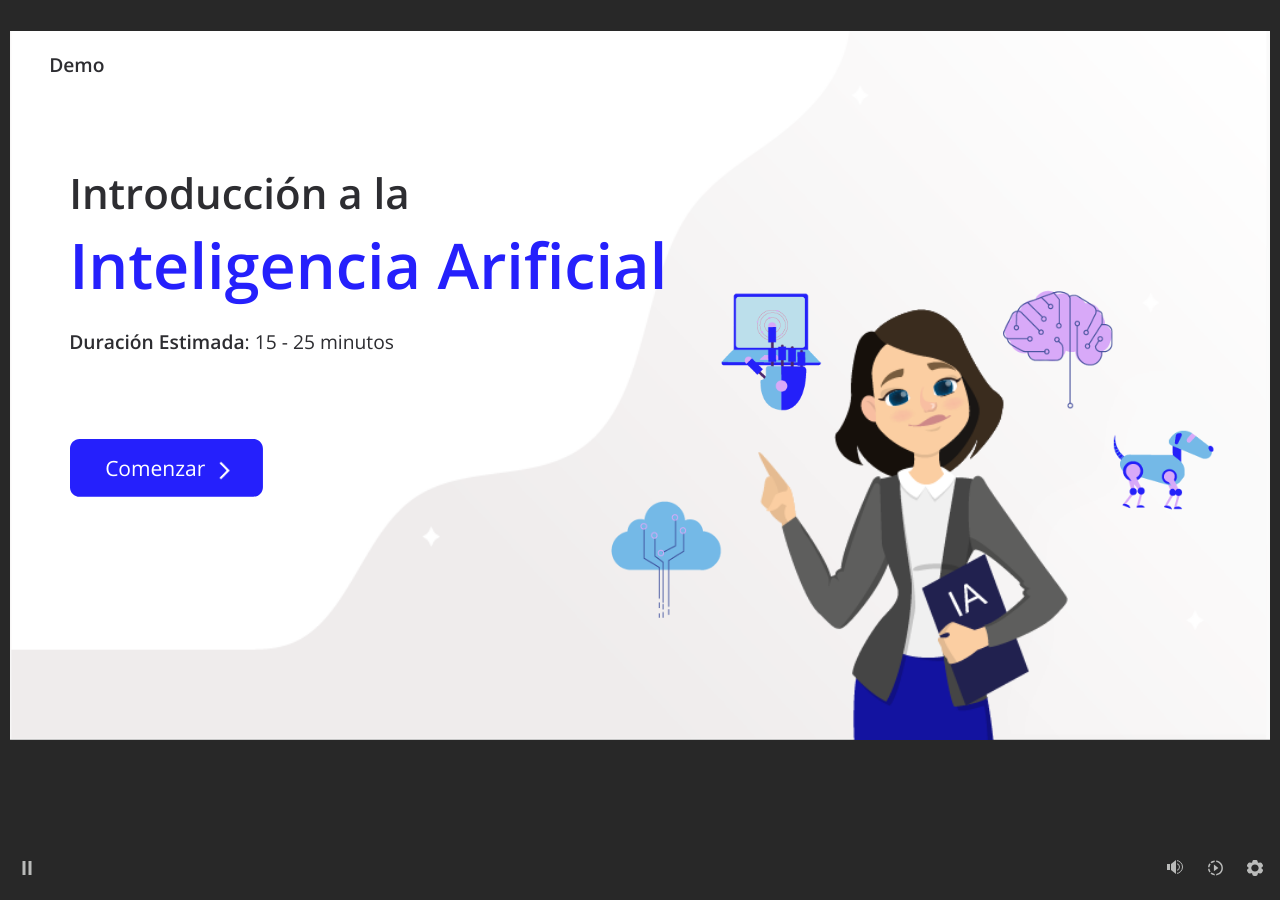
==== index.html @ fe6c1b5e "cursoArticulate" ====
﻿<!doctype html>
<html lang="es">
<head>
  <meta charset="utf-8">
  <!-- Creado con Storyline 360 x64 - http://www.articulate.com  -->
  <!-- version: 3.105.35604.0 -->
  <title>CURSO_IA_V7</title>
  <meta http-equiv="x-ua-compatible" content="IE=edge"/>
  <meta name="viewport" content="width=device-width,initial-scale=1,user-scalable=no,shrink-to-fit=no,minimal-ui"/>
  <meta name="apple-mobile-web-app-capable" content="yes"/>
  <style>
    html, body { height: 100%; padding: 0; margin: 0 }
    #app { height: 100%; width: 100%; }
  </style>

  <script>
    window.DS = {};
    window.globals = {
      DATA_PATH_BASE: '',
      HAS_FRAME: true,
      HAS_SLIDE: true,

      lmsPresent: false,
      tinCanPresent: false,
      cmi5Present: false,
      aoSupport: false,
      scale: 'Scaled',
      captureRc: false,
      browserSize: 'optimal',
      bgColor: '#282828',
      features: 'DropInBase,MultipleQuizTracking,PlayerSizeOption',
      themeName: 'unified',
      preloaderColor: '#FFFFFF',
      suppressAnalytics: false,
      productChannel: 'stable',
      publishSource: 'storyline',
      aid: 'auth0|59639fd7b87043458011cc50',
      cid: '9066ee2e-26bd-4bb0-97fb-0d1d25df8025',
      playerVersion: '3.105.35604.0',
      publishTimestamp: '2025-10-28T12:20:43.4550947Z',
      maxIosVideoElements: 10,
      connectionSettings: { message: 'Est%C3%A1s%20fuera%20de%20l%C3%ADnea.%20Tratando%20de%20reconectar...', useDarkTheme: false, mode: 'disabled' },
      hasFeature: function(feature) {
        return this.features.split(',').includes(feature);
      },
      
      parseParams: function(qs) {
        if (window.globals.parsedParams != null) {
          return window.globals.parsedParams;
        }
        qs = (qs || window.location.search.substr(1)).split('+').join(' ');
        var params = {},
            tokens,
            re = /[?&]?([^=]+)=([^&]*)/g;

        while (tokens = re.exec(qs)) {
          params[decodeURIComponent(tokens[1]).trim()] =
            decodeURIComponent(tokens[2]).trim();
        }
        window.globals.parsedParams = params;
        return params;
      }

    };

    if (window.flagsUnderTest != null) {
      window.globals.features = window.flagsUnderTest.reduce((accum, feature) => {
        if (!accum.includes(feature)) {
          accum.push(feature);
        }
        return accum;
      }, window.globals.features.split(',')).join();
    }
  </script>
  <script>
    var isIe11 = ('ActiveXObject' in window || window.MSBlobBuilder != null)
      && window.msCrypto != null && !window.ActiveXObject;
    if (isIe11) {
      window.globals.unsupportedBrowser = true;
      document.write(atob('[base64]'));
    }
  </script>

  <script>
    if (window.globals.hasFeature('Localization')) {
      
      
    }
  </script>

  
  
  <script>window.THREE = { };</script>
  
</head>
<body style="background: #282828" class="cs-HTML theme-unified">
  <!-- 360 -->
  <script>!function(){var e,i=/iPhone/i,o=/iPod/i,n=/iPad/i,t=/\biOS-universal(?:.+)Mac\b/i,r=/\bAndroid(?:.+)Mobile\b/i,a=/Android/i,d=/(?:SD4930UR|\bSilk(?:.+)Mobile\b)/i,p=/Silk/i,l=/Windows Phone/i,u=/\bWindows(?:.+)ARM\b/i,b=/BlackBerry/i,s=/BB10/i,c=/Opera Mini/i,f=/\b(CriOS|Chrome)(?:.+)Mobile/i,h=/Mobile(?:.+)Firefox\b/i,v=function(e){return void 0!==e&&"MacIntel"===e.platform&&"number"==typeof e.maxTouchPoints&&e.maxTouchPoints>1&&"undefined"==typeof MSStream};e=function(e){var m={userAgent:"",platform:"",maxTouchPoints:0};e||"undefined"==typeof navigator?"string"==typeof e?m.userAgent=e:e&&e.userAgent&&(m={userAgent:e.userAgent,platform:e.platform,maxTouchPoints:e.maxTouchPoints||0}):m={userAgent:navigator.userAgent,platform:navigator.platform,maxTouchPoints:navigator.maxTouchPoints||0};var g=m.userAgent,y=g.split("[FBAN");void 0!==y[1]&&(g=y[0]),void 0!==(y=g.split("Twitter"))[1]&&(g=y[0]);var A=function(e){return function(i){return i.test(e)}}(g),w={apple:{phone:A(i)&&!A(l),ipod:A(o),tablet:!A(i)&&(A(n)||v(m))&&!A(l),universal:A(t),device:(A(i)||A(o)||A(n)||A(t)||v(m))&&!A(l)},amazon:{phone:A(d),tablet:!A(d)&&A(p),device:A(d)||A(p)},android:{phone:!A(l)&&A(d)||!A(l)&&A(r),tablet:!A(l)&&!A(d)&&!A(r)&&(A(p)||A(a)),device:!A(l)&&(A(d)||A(p)||A(r)||A(a))||A(/\bokhttp\b/i)},windows:{phone:A(l),tablet:A(u),device:A(l)||A(u)},other:{blackberry:A(b),blackberry10:A(s),opera:A(c),firefox:A(h),chrome:A(f),device:A(b)||A(s)||A(c)||A(h)||A(f)},any:!1,phone:!1,tablet:!1};return w.any=w.apple.device||w.android.device||w.windows.device||w.other.device,w.phone=w.apple.phone||w.android.phone||w.windows.phone,w.tablet=w.apple.tablet||w.android.tablet||w.windows.tablet,w}(),"object"==typeof exports&&"undefined"!=typeof module?module.exports=e:"function"==typeof define&&define.amd?define((function(){return e})):this.isMobile=e}();
    window.isMobile.apple.tablet = window.isMobile.apple.tablet ||
      (navigator.platform === 'MacIntel' && navigator.maxTouchPoints > 1);
    window.isMobile.apple.device = window.isMobile.apple.device || window.isMobile.apple.tablet;
    window.isMobile.tablet = window.isMobile.tablet || window.isMobile.apple.tablet;
    window.isMobile.any = window.isMobile.any || window.isMobile.apple.tablet;
  </script>

  <div id="focus-sink" tabindex="-1"></div>

  <div id="preso"></div>
  <script>
    (function() {

      var classTypes = [ 'desktop', 'mobile', 'phone', 'tablet' ];

      var addDeviceClasses = function(prefix, testObj) {
        var curr, i;
        for (i = 0; i < classTypes.length; i++) {
          curr = classTypes[i];
          if (testObj[curr]) {
            document.body.classList.add(prefix + curr);
          }
        }
      };

      var params = window.globals.parseParams(),
          isDevicePreview = params.devicepreview === '1',
          isPhoneOverride = params.deviceType === 'phone' || (isDevicePreview && params.phone == '1'),
          isTabletOverride = (params.deviceType === 'tablet' || isDevicePreview) && !isPhoneOverride,
          isMobileOverride = isPhoneOverride || isTabletOverride;

      var deviceView = {
        desktop: !window.isMobile.any && !isMobileOverride,
        mobile: window.isMobile.any || isMobileOverride,
        phone: isPhoneOverride || (window.isMobile.phone && !isTabletOverride),
        tablet: isTabletOverride || window.isMobile.tablet
      };

      window.globals.deviceView = deviceView;
      window.isMobile.desktop = !window.isMobile.any;
      window.isMobile.mobile = window.isMobile.any;

      addDeviceClasses('view-', deviceView);

    })();
  </script>
  
  <script src='story_content/triggers.js' type=text/javascript></script>
<script src='story_content/user.js' type=text/javascript></script>
  <div class="slide-loader"></div>

  <script>
    var doc = document, loader = doc.body.querySelector('.slide-loader'); [ 1, 2, 3 ].forEach(function(n) { var d = doc.createElement('div'); d.style.backgroundColor = window.globals.preloaderColor; d.classList.add('mobile-loader-dot'); d.classList.add('dot' + n); loader.appendChild(d); });
  </script>

  <div class="mobile-load-title-overlay" style="display: none">
    <div class="mobile-load-title">CURSO_IA_V7</div>
  </div>

  <div class="mobile-chrome-warning"></div>

  
<style>
  .warn-connection-dialog {
    display: none;
    background: transparent;
    pointer-events: all;
    position: fixed;
    left: 0;
    top: 0;
    width: 100%;
    height: 100%;
    z-index: 999;
  }

  .warn-connection-content {
    pointer-events: all;
    border-radius: 4px;
    background: white;
    border: 1px solid #E7E7E7;
    color: #333333;
    box-shadow: 0 2px 4px rgba(0, 0, 0, 0.25);
    transition: all 150ms ease-out;
    position: absolute;
    white-space: nowrap;
  }

  .view-phone.is-landscape .warn-connection-content {
    left: 23px;
    bottom: 23px;
  }

  .view-tablet.is-landscape .warn-connection-content {
    left: 50%;
    top: 20px;
    transform: translateX(-50%);
  }

  .view-mobile.is-portrait .warn-connection-content {
    transform: translate(-50%, calc(-100% - 15px));
  }

  .warn-connection-content p {
    display: inline-block;
    margin: 0 8px 0 0;
    line-height: 33px;
    font-size: 11px;
  }

  .warn-connection-content svg {
    position: relative;
    vertical-align: middle;
    margin: 0 2px 2px 8px;
  }

  .view-desktop .warn-connection-content {
    left: 1.5em;
    bottom: 1.5em;
  }

  .view-desktop .warn-connection-content p {
    font-size: 1.1em;
  }

  .is-offline .warn-connection-dialog {
    display: block;
  }

  .is-offline .cs-panel * {
    pointer-events: none !important;
  }

  .is-offline .cs-panel {
    pointer-events: all !important;
  }

  .is-offline #nav-controls * {
    pointer-events: none !important;
  }

  .is-offline #nav-controls {
    pointer-events: all !important;
  }
</style>

<div class="warn-connection-dialog" role="alertdialog" aria-modal="true" tabindex="0" aria-labelledby="warn-connection-message">
  <div class="warn-connection-content">
    <svg width="17" height="15" viewBox="0 0 17 15" xmlns="http://www.w3.org/2000/svg">
      <path fill="#8F0000" stroke="white" d="M16.07,12.98 L15.88,12.23 L9.51,1.21 C8.97,0.26,7.6,0.26,7.06,1.21 L0.69,12.23 C0.15,13.16,0.81,14.36,1.91,14.36 H14.65 C15.47,14.36,16.05,13.7,16.07,12.98 Z"/>
      <path fill="white" stroke="white" d="M8.58,5.5 C8.35,5.28,8.5,5.35,8.21,5.32 C8.09,5.35,7.97,5.49,7.96,5.67 C7.97,5.79,7.98,5.92,7.98,6.04 L7.98,6.04 C7.99,6.17,8,6.31,8.01,6.43 L8.01,6.44 C8.03,6.92,8.06,7.41,8.09,7.9 L8.09,7.9 C8.12,8.39,8.14,8.88,8.17,9.37 C8.17,9.39,8.18,9.42,8.2,9.44 C8.23,9.46,8.25,9.47,8.28,9.47 C8.31,9.47,8.34,9.46,8.35,9.44 C8.37,9.43,8.38,9.4,8.39,9.35 L8.39,9.34 C8.39,9.24,8.4,9.15,8.4,9.05 L8.4,9.05 C8.41,8.96,8.41,8.86,8.42,8.75 C8.43,8.44,8.45,8.12,8.47,7.81 L8.47,7.81 C8.49,7.49,8.51,7.18,8.53,6.87 C8.55,6.46,8.56,6.05,8.59,5.64 L8.6,5.62 C8.6,5.57,8.59,5.53,8.58,5.5 L8.21,5.32 Z"/>
      <circle fill="white" stroke="white" cx="8.3" cy="11.35" r="0.3"/>
    </svg>
    <p id="warn-connection-message">You are offline. Trying to reconnect...</p>
  </div>
</div>

<script>
  (function() {
    window.DS.connection = {
      warningShown: false,
      assets: {},
      loadingAssetGroup: false,
      retryDelay: 500
    };

    var connectionSettings = window.globals.connectionSettings || {};

    var useConnectionMessages = window.AbortController != null &&
      window.location.protocol != 'file:' &&
      connectionSettings.mode === 'normal';

    window.DS.connection.useConnectionMessages = useConnectionMessages;

    var assetCount = 0;
    var checkLoadedId;


    if (useConnectionMessages && connectionSettings != null) {
      var contentEl = document.querySelector('.warn-connection-content');
      var messageEl = contentEl.querySelector('p');

      if (connectionSettings.useDarkTheme) {
        contentEl.style.borderColor = '#BABBBA';
        contentEl.style.backgroundColor = '#282828';
        contentEl.style.color = '#FFFFFF';
      }

      if (connectionSettings.message != null) {
        messageEl.textContent = window.decodeURIComponent(connectionSettings.message);
      }
    }

    function checkAssetsReady() {
      for (var i in DS.connection.assets) {
        if (!DS.connection.assets[i].success) {
          return false;
        }
      }
      return true;
    }

    function stopAssetGroup() {
      if (!useConnectionMessages) { return; }

      assetCount = 0;

      DS.connection.oldAssetGroup = DS.connection.assets;
      DS.connection.assets = {};
      DS.connection.loadingAssetGroup = false;
      clearInterval(checkLoadedId);
    }

    function startAssetGroup() {
      if (!useConnectionMessages) { return; }
      var ticks = 0;
      clearInterval(checkLoadedId);
      checkLoadedId = setInterval(function() {
        var loaded = 0;
        if (assetCount === 0 && loaded === 0) {
          clearInterval(checkLoadedId);
          return;
        }

        for (var i in DS.connection.assets) {
          if (DS.connection.assets[i].success) {
            loaded++;
          }
        }

        if (assetCount === loaded && checkAssetsReady()) {
          for (var i in DS.connection.assets) {
            if (DS.connection.assets[i].action) {
              DS.connection.assets[i].action();
            }
          }
          hideWarning();
          stopAssetGroup();
        }
      }, 100)
    }

    function requiredAsset(url, action, retry, type) {
      if (!useConnectionMessages) { return; }
      if (DS.connection.assets[url]) { return; }

      DS.connection.assets[url] = {
        success: false, action: action, retry: retry, type: type
      };
      assetCount = Object.keys(DS.connection.assets).length;
      if (!DS.connection.loadingAssetGroup) {
        startAssetGroup();
      }
      DS.connection.loadingAssetGroup = true;
    }

    function assetLoaded(url) {
      if (!useConnectionMessages) { return; }
      if (DS.connection.assets[url]) {
        DS.connection.assets[url].success = true;
      }
    }

    function assetFailed(url) {
      if (!useConnectionMessages) { return; }
      if (!DS.connection.assets[url]) {
        if (/\.js$/.test(url) && url.indexOf('transcripts') === -1) {
          setTimeout(function() {
            if (DS.connection.lastSlideLoaded != null) {
              DS.connection.lastSlideLoaded();
            }
          }, DS.connection.retryDelay);
        }
        return;
      }
      if (!DS.connection.warningShown) { showWarning(); }
      if (DS.connection.assets[url].retry) {
        setTimeout(function() {
          if (!DS.connection.assets[url].success) {
            DS.connection.assets[url].retry()
          }
        }, DS.connection.retryDelay);
      }
    }

    function hideWarning() {
      document.body.classList.remove('is-offline');
      DS.connection.warningShown = false;
      enableKeys();
    }
    DS.connection.hideWarning = hideWarning

    function showWarning(btn) {
      document.body.classList.add('is-offline')
      DS.connection.warningShown = true;
      updateWarningPosition();
      disableKeys();
    }

    function updateWarningPosition() {
      if (!DS.connection.warningShown) {
        return;
      }

      var isPortrait = document.body.classList.contains('is-portrait');
      var isMobile = document.body.classList.contains('view-mobile');
      var warningEl = document.querySelector('.warn-connection-content');

      if (isPortrait && isMobile) {
        var slide = document.querySelector('.primary-slide');
        var slideRect = slide != null
          ? slide.getBoundingClientRect()
          : { top: window.innerHeight, left: 0, width: window.innerWidth };

        warningEl.style.top = `${slideRect.top}px`
        warningEl.style.left = `${slideRect.left + slideRect.width / 2}px`
      } else {
        warningEl.style.top = null;
        warningEl.style.left = null;
      }

      window.requestAnimationFrame(updateWarningPosition);
    }

    function onDisableKeyDown(e) {
      e.preventDefault();
      e.stopImmediatePropagation();
    }

    function onDisableKeyUp(e) {
      e.preventDefault();
      e.stopImmediatePropagation();
    }

    var accStyle = document.createElement('style');
    var warnDialogEl = document.querySelector('.warn-connection-dialog');

    function disableKeys() {
      if (DS.views && DS.views.nsStack && DS.views.nsStack.length === 1) {
        DS.views.nsStack[0].tabReachable = false
        DS.views.nsStack[0].updateTabIndex(true);
      }

      accStyle.innerHTML = '.acc-shadow-dom { display: none; }';
      document.body.appendChild(accStyle);

      warnDialogEl.parentNode.append(warnDialogEl);
      warnDialogEl.focus();
    }

    function enableKeys() {
      accStyle.remove();
      if (DS.views && DS.views.nsStack && DS.views.nsStack.length === 1 && DS.views.nsStack[0].name === '_frame') {
        DS.views.nsStack[0].tabReachable = true;
        DS.views.nsStack[0].updateTabIndex();
      }
    }

    // these will all be noops if the feature flag isn't set in
    // the data and `window.globals.features`
    DS.connection.requiredAsset = requiredAsset;
    DS.connection.assetLoaded = assetLoaded;
    DS.connection.assetFailed = assetFailed;
    DS.connection.stopAssetGroup = stopAssetGroup;
    DS.connection.startAssetGroup = startAssetGroup;
  })();
</script>


  <script>
    
    if (window.autoSpider && window.vInterfaceObject) {
      document.querySelector('.mobile-load-title-overlay').style.display = 'none';
    }
  </script>

  

  <link rel="stylesheet" href="html5/data/css/output.min.css" data-noprefix/>
</body>
<script src="html5/lib/scripts/bootstrapper.min.js"></script>
</html>
---- html5/data/css/output.min.css ----
@font-face {
  font-family: 'Open SansBold CharsBold070853D6';
  src: url('[data-uri]');
  font-style: normal;
  font-weight: normal;
}
@font-face {
  font-family: 'Open Sans Charset1_ 6KY1E4EE569';
  src: url('[data-uri]');
  font-style: normal;
  font-weight: normal;
}
@font-face {
  font-family: 'Open Sans SemiBold Bold1A46D607';
  src: url('[data-uri]');
  font-style: normal;
  font-weight: normal;
}
@font-face {
  font-family: 'Open Sans Light CharsetB087E191';
  src: url('[data-uri]');
  font-style: normal;
  font-weight: normal;
}
@font-face {
  font-family: 'Open Sans Charset0_v9TY33EDE6F2';
  src: url('[data-uri]');
  font-style: normal;
  font-weight: normal;
}
@font-face {
  font-family: 'Open Sans SemiBold Bold00AC2607';
  src: url('[data-uri]');
  font-style: normal;
  font-weight: normal;
}
@font-face {
  font-family: 'Open Sans Light Charset623D7FDC';
  src: url('[data-uri]');
  font-style: normal;
  font-weight: normal;
}
.cs-HTML {
  background: rgba(40, 40, 40, 1);
}
.cs-npnxnanbnsnfns00010000101 .cs-infopanel  {
  box-shadow: 0 1px 0 rgba(0, 0, 0, 0);
  background: rgba(255, 255, 255, 1);
}
.cs-npnxnanbnsnfns00010000101 .cs-infopanel .cs-link {
  color: rgba(186, 187, 186, 1);
}
.cs-npnxnanbnsnfns00010000101 .cs-infopanel .cs-link:hover {
  color: rgba(255, 255, 255, 1);
}
.cs-npnxnanbnsnfns00010000101 .cs-infopanel .cs-name {
  color: rgba(68, 68, 68, 1);
}
.cs-npnxnanbnsnfns00010000101 .cs-infopanel .cs-title {
  color: rgba(153, 153, 153, 1);
}
.cs-npnxnanbnsnfns00010000101 .cs-infopanelpopup  {
  box-shadow: 0 1px 0 rgba(0, 0, 0, 0);
  background: rgba(0, 0, 0, 0);
}
.cs-npnxnanbnsnfns00010000101 .cs-infopanelpopup .cs-link {
  color: rgba(255, 0, 0, 1);
}
.cs-npnxnanbnsnfns00010000101 .cs-infopanelpopup .cs-link:hover {
  color: rgba(255, 255, 255, 1);
}
.cs-npnxnanbnsnfns00010000101 .cs-infopanelpopup .cs-name {
  color: rgba(255, 255, 255, 1);
}
.cs-npnxnanbnsnfns00010000101 .cs-infopanelpopup .cs-bio {
  color: rgba(186, 187, 186, 1);
}
.cs-npnxnanbnsnfns00010000101 .cs-timer  {
  color: rgba(186, 187, 186, 1);
}
.cs-npnxnanbnsnfns00010000101 .cs-duration stop:first-child {
  stop-color: rgba(60, 60, 60, 1);
}
.cs-npnxnanbnsnfns00010000101 .cs-duration stop:last-child {
  stop-color: rgba(60, 60, 60, 1);
}
.cs-npnxnanbnsnfns00010000101 .cs-elapsed stop:first-child {
  stop-color: rgba(254, 227, 71, 1);
}
.cs-npnxnanbnsnfns00010000101 .cs-elapsed stop:last-child {
  stop-color: rgba(254, 227, 71, 1);
}
.cs-npnxnanbnsnfns00010000101 .cs-timer .cs-pie .cs-innerstroke {
  stroke: rgba(199, 199, 199, 1);
}
.cs-npnxnanbnsnfns00010000101 .cs-timer .cs-pie .cs-innerborder {
  stroke: rgba(255, 255, 255, 1);
}
.cs-npnxnanbnsnfns00010000101 .cs-window  {
  box-shadow: 0 8px 5px rgba(0, 0, 0, 0.2);
  border-color: rgba(49, 99, 0, 0);
  background: rgba(33, 33, 33, 1);
  color: rgba(248, 248, 248, 1);
}
.cs-npnxnanbnsnfns00010000101 .cs-window .cs-diva {
  border-color: rgba(78, 78, 78, 1);
}
.cs-npnxnanbnsnfns00010000101 .cs-window .cs-divb {
  border-color: rgba(78, 78, 78, 0);
}
.cs-npnxnanbnsnfns00010000101 .cs-editor .cs-editor-slide {
  color: rgba(226, 226, 226, 1);
}
.cs-npnxnanbnsnfns00010000101 .cs-editor .cs-editor-html {
  color: rgba(186, 187, 186, 1);
}
.cs-npnxnanbnsnfns00010000101 .cs-editor .cs-editor-button {
  text-shadow: 0 1px 0 rgba(0, 0, 0, 0);
  color: rgba(255, 255, 255, 1);
  border-color: rgba(211, 211, 211, 1);
  background: rgba(34, 34, 34, 1);
}
.cs-npnxnanbnsnfns00010000101 .cs-editor .cs-editor-button:hover {
  background: rgba(68, 68, 68, 1);
}
.cs-npnxnanbnsnfns00010000101 .cs-editor .cs-editor-button:active {
  background: rgba(68, 68, 68, 1);
}
.cs-npnxnanbnsnfns00010000101 .cs-listitem  {
  color: rgba(186, 187, 186, 1);
  border-color: none;
  border: 1px solid transparent;
}
.cs-npnxnanbnsnfns00010000101 .cs-listitem:hover {
  background: rgba(255, 255, 255, 0.06);
  border-color: rgba(108, 108, 108, 1) !important;
  border-width: 1px;
  border-radius: 2px;
  border-style: solid;
  box-sizing: border-box;
}
.cs-npnxnanbnsnfns00010000101 .cs-listitem.hover {
  background: rgba(255, 255, 255, 0.06);
  border-color: rgba(108, 108, 108, 1) !important;
  border-width: 1px;
  border-radius: 2px;
  border-style: solid;
  box-sizing: border-box;
}
.cs-npnxnanbnsnfns00010000101 .cs-glossary  {
  color: rgba(186, 187, 186, 1);
}
.cs-npnxnanbnsnfns00010000101 .cs-glossary .cs-scrolling-panel {
  background: rgba(0, 0, 0, 0);
}
.cs-npnxnanbnsnfns00010000101 .cs-glossary .cs-term.cs-selected .cs-choice-list-trigger {
  color: rgba(255, 255, 255, 1);
  background: rgba(255, 255, 255, 1);
}
.cs-npnxnanbnsnfns00010000101 .cs-glossary .cs-term.cs-selected .cs-choice-list-trigger:focus {
  color: rgba(255, 255, 255, 1);
  background: rgba(255, 255, 255, 1);
}
.cs-npnxnanbnsnfns00010000101 .cs-glossary .cs-term:hover .cs-choice-list-trigger {
  background: rgba(186, 187, 186, 1);
}
.cs-npnxnanbnsnfns00010000101 .cs-glossary .cs-term.hover .cs-choice-list-trigger {
  background: rgba(186, 187, 186, 1);
}
.cs-npnxnanbnsnfns00010000101 .cs-glossary .cs-term .cs-choice-list-trigger:focus {
  background: rgba(186, 187, 186, 1);
}
.cs-npnxnanbnsnfns00010000101 .cs-glossary .cs-diva {
  border-color: rgba(0, 0, 0, 0);
}
.cs-npnxnanbnsnfns00010000101 .cs-glossary .cs-divb {
  border-color: rgba(0, 0, 0, 0);
}
.cs-npnxnanbnsnfns00010000101 .cs-glossary .cs-divc {
  border-color: rgba(0, 0, 0, 0);
}
.cs-npnxnanbnsnfns00010000101 .cs-glossary .cs-heading {
  color: rgba(248, 248, 248, 1);
  font-weight: 700;
}
.note-content p span {
  color: rgba(186, 187, 186, 1);
  line-height: 1.4em;
  font-size: 103.769%;
}
.cs-npnxnanbnsnfns00010000101 .cs-resource .cs-separator {
  border-color: rgba(0, 0, 0, 0);
}
.cs-npnxnanbnsnfns00010000101 .cs-outline  {
  color: rgba(45, 45, 45, 1);
}
.cs-npnxnanbnsnfns00010000101 .cs-outline .cs-diva {
  border-color: rgba(0, 0, 0, 0);
}
.cs-npnxnanbnsnfns00010000101 .cs-outline .cs-divb {
  border-color: rgba(0, 0, 0, 0);
}
.cs-npnxnanbnsnfns00010000101 .cs-outline .cs-divc {
  border-color: rgba(0, 0, 0, 0);
}
.cs-npnxnanbnsnfns00010000101 .cs-outline .cs-search-filter:hover {
  color: rgba(0, 0, 0, 0);
}
.cs-npnxnanbnsnfns00010000101 .cs-outline .cs-search-filter.hover {
  color: rgba(0, 0, 0, 0);
}
.cs-npnxnanbnsnfns00010000101 .cs-transcript  {
  color: rgba(255, 255, 255, 1);
}
.cs-npnxnanbnsnfns00010000101 .cs-transcript .cs-div {
  border-color: rgba(0, 0, 0, 0);
}
.cs-npnxnanbnsnfns00010000101 .cs-tabs:not(.topmenu-item) {
  color: rgba(248, 248, 248, 1);
}
.cs-npnxnanbnsnfns00010000101 .cs-tabs .cs-inner-button:not(.topmenu-item) {
  text-shadow: 0 1px 0 rgba(0, 0, 0, 0);
}
.cs-npnxnanbnsnfns00010000101 .cs-tabs:hover:not(.topmenu-item) {
  color: rgba(248, 248, 248, 1);
}
.cs-npnxnanbnsnfns00010000101 .cs-tabs.cs-selected {
  background: rgba(0, 0, 0, 0);
  color: rgba(248, 248, 248, 1);
}
.cs-npnxnanbnsnfns00010000101 .cs-seekcontrol  {
  background: rgba(0, 0, 0, 0);
  border-color: rgba(0, 0, 0, 0);
}
.cs-npnxnanbnsnfns00010000101 .cs-seekcontrol .cs-button:hover .cs-icon {
  fill: rgba(255, 255, 255, 1);
}
.cs-npnxnanbnsnfns00010000101 .cs-seekcontrol .cs-button.hover .cs-icon {
  fill: rgba(255, 255, 255, 1);
}
.cs-npnxnanbnsnfns00010000101 .cs-seekcontrol .cs-button .cs-icon-shadow {
  fill: rgba(0, 0, 0, 0);
}
.cs-npnxnanbnsnfns00010000101 .cs-seekcontrol .cs-button .cs-icon {
  fill: rgba(180, 180, 180, 1);
}
.cs-npnxnanbnsnfns00010000101 .cs-seekcontrol .cs-seek .cs-fill {
  background: rgba(255, 255, 255, 0.6);
}
.cs-npnxnanbnsnfns00010000101 .cs-seekcontrol .cs-seek {
  background: rgba(108, 108, 108, 1);
  border-color: rgba(0, 0, 0, 0);
}
.cs-npnxnanbnsnfns00010000101 .cs-searchinput .cs-input {
  color: rgba(186, 187, 186, 1);
  border-color: rgba(0, 0, 0, 0);
  background: rgba(255, 255, 255, 0.06);
}
.cs-npnxnanbnsnfns00010000101 .cs-searchinput .cs-input:focus {
  color: rgba(248, 248, 248, 1);
  background: rgba(41, 41, 41, 1);
}
.cs-npnxnanbnsnfns00010000101 .cs-searchinput .cs-input:hover {
  box-shadow: inset 0 0 1px 0 rgba(69, 126, 19, 0);
}
.cs-npnxnanbnsnfns00010000101 .cs-searchinput .cs-input.hover {
  box-shadow: inset 0 0 1px 0 rgba(69, 126, 19, 0);
}
.cs-npnxnanbnsnfns00010000101 .cs-searchinput .cs-button .cs-icon {
  fill: rgba(186, 187, 186, 1);
}
.cs-npnxnanbnsnfns00010000101 .cs-searchinput .cs-button:hover {
  fill: rgba(63, 133, 0, 1);
}
.cs-npnxnanbnsnfns00010000101 .cs-searchinput .cs-button.hover {
  fill: rgba(63, 133, 0, 1);
}
.cs-npnxnanbnsnfns00010000101 .cs-menu  {
  box-shadow: 0 1px 0 rgba(0, 0, 0, 0);
  background: rgba(33, 33, 33, 1);
}
.cs-npnxnanbnsnfns00010000101 .cs-topmenu-item.active .cs-tab {
  background: rgba(33, 33, 33, 1);
}
.cs-npnxnanbnsnfns00010000101 .cs-logo  {
  box-shadow: 0 1px 0 rgba(37, 75, 0, 1);
  background: rgba(255, 255, 255, 0);
}
.cs-npnxnanbnsnfns00010000101 .cs-checkbox  {
  color: rgba(255, 255, 255, 1);
}
.cs-npnxnanbnsnfns00010000101 .cs-checkbox:hover {
  border-color: rgba(175, 221, 130, 1);
}
.cs-npnxnanbnsnfns00010000101 .cs-checkbox.hover {
  border-color: rgba(175, 221, 130, 1);
}
.cs-npnxnanbnsnfns00010000101 .cs-checkbox .cs-box {
  color: rgba(255, 255, 255, 1);
  border-color: rgba(42, 83, 0, 1);
}
.cs-npnxnanbnsnfns00010000101 .cs-checkbox .cs-box:checked::after {
  color: rgba(43, 196, 0, 1);
}
.cs-npnxnanbnsnfns00010000101 .cs-button  {
  text-shadow: 0 1px 0 rgba(0, 0, 0, 0);
  color: rgba(186, 187, 186, 1);
  border-color: rgba(0, 0, 0, 0);
  background: rgba(0, 0, 0, 0);
  box-shadow: 0 1px 0 rgba(0, 0, 0, 0);
}
.cs-npnxnanbnsnfns00010000101 .cs-button .cs-icon {
  fill: rgba(186, 187, 186, 1);
}
.cs-npnxnanbnsnfns00010000101 .cs-button .cs-icon-shadow {
  fill: rgba(0, 0, 0, 0);
}
.cs-npnxnanbnsnfns00010000101 .cs-button:hover {
  background: rgba(248, 248, 248, 1);
}
.cs-npnxnanbnsnfns00010000101 .cs-button.hover {
  background: rgba(248, 248, 248, 1);
}
.cs-npnxnanbnsnfns00010000101 .cs-button:active {
  background: rgba(0, 0, 0, 0);
}
.cs-npnxnanbnsnfns00010000101 .cs-button.cs-disabled:hover {
  background: rgba(0, 0, 0, 0);
}
.cs-npnxnanbnsnfns00010000101 .cs-button.cs-disabled.hover {
  background: rgba(0, 0, 0, 0);
}
.cs-npnxnanbnsnfns00010000101 .cs-button.cs-disabled:active {
  background: rgba(0, 0, 0, 0);
}
.cs-npnxnanbnsnfns00010000101 .cs-button.cs-volume:hover {
  background: rgba(0, 0, 0, 0);
}
.cs-npnxnanbnsnfns00010000101 .cs-button.cs-volume.hover {
  background: rgba(0, 0, 0, 0);
}
.cs-npnxnanbnsnfns00010000101 .cs-button.cs-volume:active {
  background: rgba(0, 0, 0, 0);
}
.cs-npnxnanbnsnfns00010000101.cs-base  {
  color: rgba(186, 187, 186, 1);
  border-color: rgba(40, 40, 40, 1);
  background: rgba(40, 40, 40, 1);
}
.cs-npnxnanbnsnfns00010000101.cs-base .cs-separator .cs-diva {
  background: rgba(69, 69, 69, 1);
}
.cs-npnxnanbnsnfns00010000101.cs-base .cs-separator .cs-divb {
  background: rgba(0, 0, 0, 0);
}
.cs-npnxnanbnsnfns00010000101.cs-base .cs-topmenu-item.active .cs-tab {
  border-color: rgba(69, 69, 69, 1);
}
.cs-npnxnanbnsnfns00010000101.cs-base .cs-topmenu-item.active .cs-panel {
  border-color: rgba(69, 69, 69, 1);
}
.cs-npnxnanbnsnfns00010000101.cs-base .cs-left {
  background: rgba(33, 33, 33, 1);
}
.cs-npnxnanbnsnfns00010000101.cs-base .cs-area-primary .cs-slide-container {
  background: rgba(40, 40, 40, 1);
}
.cs-npnxnanbnsnfns00010000101.cs-base.cs-custom-theme .cs-brandhighlight-bg {
  background: rgba(37, 32, 252, 1) !important;
}
.cs-npnxnanbnsnfns00010000101.cs-base.cs-custom-theme .cs-brandhighlight-secondary-bg {
  background: rgba(255, 255, 255, 1) !important;
}
.cs-npnxnanbnsnfns00010000101.cs-base.cs-custom-theme .cs-brandhighlight-border {
  border-color: rgba(37, 32, 252, 1) !important;
}
.cs-npnxnanbnsnfns00010000101.cs-base.cs-custom-theme .cs-brandhighlight-text {
  color: rgba(37, 32, 252, 1) !important;
}
.cs-npnxnanbnsnfns00010000101.cs-base.cs-custom-theme .cs-brandhighlight-fill {
  fill: rgba(37, 32, 252, 1) !important;
}
.cs-npnxnanbnsnfns00010000101.cs-base.cs-custom-theme .cs-listitem.cs-selected {
  background-color: rgba(255, 255, 255, 0.06) !important;
}
.cs-npnxnanbnsnfns00010000101 .cs-volume::-moz-range-thumb {
  border-color: rgba(43, 85, 0, 1);
  box-shadow: inset 0 0 1px 0 rgba(43, 85, 0, 1);
  background: rgba(255, 255, 255, 1);
}
.cs-npnxnanbnsnfns00010000101 .cs-volume::-ms-thumb {
  border-color: rgba(43, 85, 0, 1);
  box-shadow: inset 0 0 1px 0 rgba(43, 85, 0, 1);
  background: rgba(255, 255, 255, 1);
}
.cs-npnxnanbnsnfns00010000101 .cs-volume::-webkit-slider-thumb {
  border-color: rgba(43, 85, 0, 1);
  box-shadow: inset 0 0 1px 0 rgba(43, 85, 0, 1);
  background: rgba(255, 255, 255, 1);
}
.cs-npnxnanbnsnfns00010000101 .cs-volume::-moz-range-track {
  border-color: rgba(66, 140, 1, 1);
  background: rgba(108, 108, 108, 1);
}
.cs-npnxnanbnsnfns00010000101 .cs-volume::-ms-track {
  border-color: rgba(66, 140, 1, 1);
  background: rgba(108, 108, 108, 1);
}
.cs-npnxnanbnsnfns00010000101 .cs-volume::-webkit-slider-runnable-track {
  border-color: rgba(66, 140, 1, 1);
  background: rgba(108, 108, 108, 1);
}
body.show-focus .tab-focus-box {
  box-shadow: 0 0 0 1px rgba(255, 255, 0, 1), 0 0 0 3px rgba(0, 32, 96, 1), 0 0 5px 5px rgba(255, 255, 0, 1);
  border-color: transparent;
  outline: 2px transparent solid;
}
.skipnav {
  box-shadow: 0 0 0 1px rgba(255, 255, 0, 1), 0 0 0 3px rgba(0, 32, 96, 1), 0 0 5px 5px rgba(255, 255, 0, 1);
  border-color: transparent;
  outline: 2px transparent solid;
}
.cs-npnxnanbnsnfns00010000101 .cs-listitem:hover {
  color: none;
}
.cs-npnxnanbnsnfns00010000101 .cs-listitem.hover {
  color: none;
}
.cs-npnxnanbnsnfns00010000101 .cs-listitem.cs-viewed {
  color: #BABBBA;
}
.cs-npnxnanbnsnfns00010000101 .cs-listitem {
  color: #BABBBA;
}
.cs-npnxnanbnsnfns00010000101 .cs-listitem:hover .cs-icon-carrot * {
  fill: none;
}
.cs-npnxnanbnsnfns00010000101 .cs-listitem.hover .cs-icon-carrot * {
  fill: none;
}
.cs-npnxnanbnsnfns00010000101 .cs-listitem .cs-icon-carrot {
  color: none;
  top: calc(3px);
}
.cs-npnxnanbnsnfns00010000101 .cs-listitem .cs-icon-carrot .cs-shadow {
  color: #F8F8F8;
}
.cs-npnxnanbnsnfns00010000101 .item-collapsible .is-scene {
  color: #F8F8F8 !important;
  font-weight: 700;
}
.cs-npnxnanbnsnfns00010000101 .is-scene .cs-icon-carrot * {
  color: #F8F8F8 !important;
  font-weight: 700;
}
.cs-npnxnanbnsnfns00010000101 .is-scene:not(.outline-links-collapse) > a {
  color: #F8F8F8;
}
.cs-npnxnanbnsnfns00010000101 .is-scene:not(.outline-links-collapse) .cs-icon-carrot * {
  fill: none !important;
  color: #F8F8F8 !important;
}
.cs-npnxnanbnsnfns00010000101 .tabs, .cs-npnxnanbnsnfns00010000101 .cs-logo {
  border-bottom: 1px solid rgba(108, 108, 108, 1);
}
.cs-npnxnanbnsnfns00010000101 .area-secondary-wrapper:after {
  background-image: url('[data-uri]');
  background-size: 100%;
}
.cs-npnxnanbnsnfns00010000101 .panel-footer {
  background: #212121;
}
.cs-npnxnanbnsnfns00010000101 #outline-search {
  background: rgba(255, 255, 255, 0.06);
  border-color: rgba(108, 108, 108, 1);
  border-width: 1px;
  border-style: solid;
}
.cs-npnxnanbnsnfns00010000101 .topmenu-panel #outline-search {
  background: #545454;
}
.cs-npnxnanbnsnfns00010000101 .search-icon circle, .cs-npnxnanbnsnfns00010000101 .search-icon path {
  stroke: #BABBBA;
}
.cs-npnxnanbnsnfns00010000101 #outline-search input[type   =search] {
  color: #F8F8F8;
}
.cs-npnxnanbnsnfns00010000101 #outline-search ::-webkit-input-placeholder {
  color: #BABBBA !important;
}
.cs-npnxnanbnsnfns00010000101 #outline-search :-ms-input-placeholder {
  color: #BABBBA !important;
}
.cs-npnxnanbnsnfns00010000101 #outline-search ::-moz-placeholder {
  color: #BABBBA !important;
  opacity: 1;
}
.cs-npnxnanbnsnfns00010000101 .cs-topmenu-item.active, body:not(.is-touchable-tablet) .cs-npnxnanbnsnfns00010000101 .cs-topmenu-item:hover {
  color: #F8F8F8;
}
.cs-npnxnanbnsnfns00010000101 .cs-topmenu-item.button-tapped {
  color: #F8F8F8;
}
.cs-npnxnanbnsnfns00010000101 .cs-topmenu-item.active .cs-tab, .cs-npnxnanbnsnfns00010000101 .cs-topmenu-item .cs-tab {
  background: transparent !important;
  border: none !important;
}
.cs-npnxnanbnsnfns00010000101 .top-tabs-drop-icon div {
  background: #BABBBA;
}
.cs-npnxnanbnsnfns00010000101 .cs-panel.topmenu-panel .panel-content, .cs-npnxnanbnsnfns00010000101 .top-tabs-drop {
  background: #212121;
}
.cs-npnxnanbnsnfns00010000101 .cs-topmenu-item.active .cs-panel {
  background: #212121;
}
.cs-npnxnanbnsnfns00010000101 .cs-menu.topmenu-panel, .cs-npnxnanbnsnfns00010000101 .top-tabs-drop {
  border: 1px solid rgba(69, 69, 69, 1) !important;
  border-radius: 3px;
}
.cs-npnxnanbnsnfns00010000101 .resources .resources-list a:hover {
  background: rgba(255, 255, 255, 0.06);
}
body:not(.is-touchable-tablet) .cs-npnxnanbnsnfns00010000101 .resources .resources-list a:hover {
  background: rgba(255, 255, 255, 0.06);
}
.cs-npnxnanbnsnfns00010000101 .resources .resources-list a.hover {
  background: rgba(255, 255, 255, 0.06);
}
body:not(.is-touchable-tablet) .cs-npnxnanbnsnfns00010000101 .resources .resources-list a.hover {
  background: rgba(255, 255, 255, 0.06);
}
.cs-npnxnanbnsnfns00010000101 .resources .resources-list a.button-tapped {
  background: rgba(255, 255, 255, 0.06);
}
.cs-npnxnanbnsnfns00010000101 .cs-icon path, .cs-npnxnanbnsnfns00010000101 .cs-icon rect, .cs-npnxnanbnsnfns00010000101 .cs-icon polygon, .cs-npnxnanbnsnfns00010000101 .menu-icon-wrapper.menu-icon-wrapper-hover path {
  fill: #BABBBA;
}
.cs-npnxnanbnsnfns00010000101 .cs-icon .icon-stroke-only {
  fill: none !important;
  stroke: #BABBBA !important;
}
body:not(.is-touchable-tablet) .cs-npnxnanbnsnfns00010000101 .cs-button:hover .cs-icon path, body:not(.is-touchable-tablet) .cs-npnxnanbnsnfns00010000101 .cs-button:hover .cs-icon rect, body:not(.is-touchable-tablet) .cs-npnxnanbnsnfns00010000101 .cs-button:hover .cs-icon polygon {
  fill: #F8F8F8;
}
body:not(.is-touchable-tablet) .cs-npnxnanbnsnfns00010000101 .cs-tabs:hover .search-icon circle, body:not(.is-touchable-tablet) .cs-npnxnanbnsnfns00010000101 .cs-tabs:hover .search-icon path {
  stroke: #F8F8F8;
}
.cs-npnxnanbnsnfns00010000101 .cs-button.button-tapped .cs-icon path, .cs-npnxnanbnsnfns00010000101 .cs-button.button-tapped .cs-icon rect, .cs-npnxnanbnsnfns00010000101 .cs-button.button-tapped .cs-icon polygon {
  fill: #F8F8F8;
}
body:not(.is-touchable-tablet) .cs-npnxnanbnsnfns00010000101 .cs-button:hover .cs-icon .icon-stroke-only {
  fill: none !important;
  stroke: #F8F8F8 !important;
}
.cs-npnxnanbnsnfns00010000101 .cs-button:button-tapped .cs-icon .icon-stroke-only {
  fill: none !important;
  stroke: #F8F8F8 !important;
}
.cs-npnxnanbnsnfns00010000101 .menu-icon-wrapper.menu-icon-wrapper-hover svg path {
  fill: #F8F8F8;
}
.floating-sidebar:not(.sidebar-closed) .cs-npnxnanbnsnfns00010000101 #hamburger .menu-icon-wrapper svg path {
  fill: #BABBBA;
}
.floating-sidebar:not(.sidebar-closed) .cs-npnxnanbnsnfns00010000101 #hamburger .menu-icon-wrapper.menu-icon-wrapper-hover svg path {
  fill: #F8F8F8;
}
.cs-npnxnanbnsnfns00010000101 .volume .btn:before {
  background-image: url('[data-uri]');
}
.cs-npnxnanbnsnfns00010000101 .volume-track {
  background: #6C6C6C;
}
.cs-npnxnanbnsnfns00010000101 .volume-icon circle {
  stroke: #BABBBA;
}
.cs-npnxnanbnsnfns00010000101 .cs-settings > .settings-panel {
  background: #212121;
  border: 1px solid rgba(69, 69, 69, 1) !important;
  border-radius: 3px;
}
.cs-npnxnanbnsnfns00010000101 .cs-settings > .panel-down-arrow {
  fill: #212121;
}
.cs-npnxnanbnsnfns00010000101 .switch-toggle .border {
  stroke: #7C7C7C;
}
.cs-npnxnanbnsnfns00010000101 .switch-toggle .thumb-off .thumb {
  fill: #A2A2A2;
}
.cs-npnxnanbnsnfns00010000101 .switch-toggle .thumb-on .track {
  fill: rgba(37, 32, 252, 1);
}
.cs-npnxnanbnsnfns00010000101 .switch-toggle .thumb-off .track {
  fill: rgba(255, 255, 255, 0.1);
}
.cs-npnxnanbnsnfns00010000101 .switch-label {
  color: #BABBBA;
}
.cs-npnxnanbnsnfns00010000101 .cs-panel .scrollarea-btn:after {
  background: rgba(179, 180, 179, 0.75);
}
.scrollarea-scrollbar:hover .scrollarea-btn:after, .scrollarea-scrollbar.highlight-scrollbar .scrollarea-btn:after {
  background: rgba(179, 180, 179, 0.75);
}
.floating-sidebar .sidebar-overlay {
  background: rgba(0, 0, 0, 0.85);
}
.cs-npnxnanbnsnfns00010000101 .overlay-message {
  background: rgba(0, 0, 0, 0.85);
}
.cs-npnxnanbnsnfns00010000101 .top-ui-bg, .cs-npnxnanbnsnfns00010000101 .bottom-ui-bg, .cs-npnxnanbnsnfns00010000101 .right-ui-bg, .cs-npnxnanbnsnfns00010000101 .left-ui-bg {
  background: rgba(40, 40, 40, 0.8);
}
.cs-npnxnanbnsnfns00010000101 .circle-progress-bg {
  fill: #282828;
}
.cs-npnxnanbnsnfns00010000101 .circle-progress-well {
  fill: #6C6C6C;
}
.cs-npnxnanbnsnfns00010000101 .circle-progress-pie {
  stroke: #6C6C6C;
}
.cs-npnxnanbnsnfns00010000101 .lightbox .option-pane {
  background: rgba(40, 40, 40, 0.8);
}
.cs-npnxnanbnsnfns00010000101 .lightbox .option-pane:before {
  background: #282828;
}
.cs-npnxnanbnsnfns00010000101 .message-window {
  background: #212121;
  border: 1px solid rgba(255, 255, 255, 1) !important;
  border-radius: 3px;
}
.cs-npnxnanbnsnfns00010000101 .message-window-header p, .cs-npnxnanbnsnfns00010000101 .message-window-text {
  color: #F8F8F8;
}
.cs-npnxnanbnsnfns00010000101 .message-window-header p {
  border-bottom: 1px solid rgba(255, 255, 255, 1);
}
.cs-npnxnanbnsnfns00010000101 .message-window button.slide-object-button {
  border: 1px solid rgba(255, 255, 255, 1) !important;
}
.cs-npnxnanbnsnfns00010000101 .message-window button.slide-object-button:hover {
  background: rgba(255, 255, 255, 0.06) !important;
}
.message-window .slide-object-button tspan, .message-window .slide-object-button-text tspan {
  fill: #F8F8F8 !important;
}
body:not(.is-touchable-tablet) .cs-npnxnanbnsnfns00010000101 .cs-button:hover .text {
  color: #F8F8F8;
}
.cs-npnxnanbnsnfns00010000101 .cs-button.button-tapped .text {
  color: #F8F8F8;
}
.cs-npnxnanbnsnfns00010000101.cs-base {
  background: #282828;
}
.cs-npnxnanbnsnfns00010000101 .cs-menu {
  background: transparent;
}
.cs-npnxnanbnsnfns00010000101 .progress-bar .progress-bar-fill:after {
  background: #FFFFFF !important;
}
.cs-npnxnanbnsnfns00010000101 .volume-dot {
  background: #FFFFFF !important;
}
.fn-npnxnanbsnfns00010000101 {
  font-family: 'Open SansD6FFC9F9';
  -webkit-font-variant-ligatures: no-common-ligatures;
  font-variant-ligatures: no-common-ligatures;
}
.fn-pxabnsnfns00010000101 {
  font-family: 'Open SansD6FFC9F9';
  -webkit-font-variant-ligatures: no-common-ligatures;
  font-variant-ligatures: no-common-ligatures;
}
.fn-npxnabnsnfns00010000101 {
  font-family: 'Open SansD6FFC9F9';
  -webkit-font-variant-ligatures: no-common-ligatures;
  font-variant-ligatures: no-common-ligatures;
}
.fn-npnxnanbnsnfns00010000101 {
  font-family: 'Open SansD6FFC9F9';
  -webkit-font-variant-ligatures: no-common-ligatures;
  font-variant-ligatures: no-common-ligatures;
}
.fn-pxabnsnfns00010000100 {
  font-family: 'Open SansD6FFC9F9';
  -webkit-font-variant-ligatures: no-common-ligatures;
  font-variant-ligatures: no-common-ligatures;
}
@font-face {
  font-family: 'Open SansD6FFC9F9';
  src: url('[data-uri]');
  font-style: normal;
  font-weight: bold;
}
@font-face {
  font-family: 'Open SansD6FFC9F9';
  src: url('[data-uri]');
  font-style: normal;
  font-weight: normal;
}
@font-face {
  font-family: 'Lato22AB4CAF';
  src: url('[data-uri]');
  font-style: normal;
  font-weight: normal;
}
.cs-ResumePromptSlide .cs-6UsvWeqNvPq-ResumePromptSlide-btn0 {
  color: rgba(255, 255, 255, 1);
  border-color: rgba(211, 211, 211, 1);
  background: rgba(34, 34, 34, 1);
  text-shadow: 0 1px 0 rgba(0, 0, 0, 0);
}
.cs-ResumePromptSlide .cs-6UsvWeqNvPq-ResumePromptSlide-btn0 .cs-html {
  color: rgba(186, 187, 186, 1);
}
.cs-ResumePromptSlide .cs-6UsvWeqNvPq-ResumePromptSlide-btn0 .cs-slide {
  border-color: rgba(226, 226, 226, 1);
}
.cs-ResumePromptSlide .cs-6UsvWeqNvPq-ResumePromptSlide-btn0:hover {
  background: rgba(68, 68, 68, 1);
}
.cs-ResumePromptSlide .cs-6UsvWeqNvPq-ResumePromptSlide-btn0:active {
  background: rgba(68, 68, 68, 1);
}
.cs-ResumePromptSlide .cs-6UsvWeqNvPq-ResumePromptSlide-btn1 {
  color: rgba(255, 255, 255, 1);
  border-color: rgba(211, 211, 211, 1);
  background: rgba(34, 34, 34, 1);
  text-shadow: 0 1px 0 rgba(0, 0, 0, 0);
}
.cs-ResumePromptSlide .cs-6UsvWeqNvPq-ResumePromptSlide-btn1 .cs-html {
  color: rgba(186, 187, 186, 1);
}
.cs-ResumePromptSlide .cs-6UsvWeqNvPq-ResumePromptSlide-btn1 .cs-slide {
  border-color: rgba(226, 226, 226, 1);
}
.cs-ResumePromptSlide .cs-6UsvWeqNvPq-ResumePromptSlide-btn1:hover {
  background: rgba(68, 68, 68, 1);
}
.cs-ResumePromptSlide .cs-6UsvWeqNvPq-ResumePromptSlide-btn1:active {
  background: rgba(68, 68, 68, 1);
}
.cs-ExternalInterfaceErrorSlide .cs-buttonOK {
  color: rgba(255, 255, 255, 1);
  border-color: rgba(211, 211, 211, 1);
  background: rgba(34, 34, 34, 1);
  text-shadow: 0 1px 0 rgba(0, 0, 0, 0);
}
.cs-ExternalInterfaceErrorSlide .cs-buttonOK .cs-html {
  color: rgba(186, 187, 186, 1);
}
.cs-ExternalInterfaceErrorSlide .cs-buttonOK .cs-slide {
  border-color: rgba(226, 226, 226, 1);
}
.cs-ExternalInterfaceErrorSlide .cs-buttonOK:hover {
  background: rgba(68, 68, 68, 1);
}
.cs-ExternalInterfaceErrorSlide .cs-buttonOK:active {
  background: rgba(68, 68, 68, 1);
}
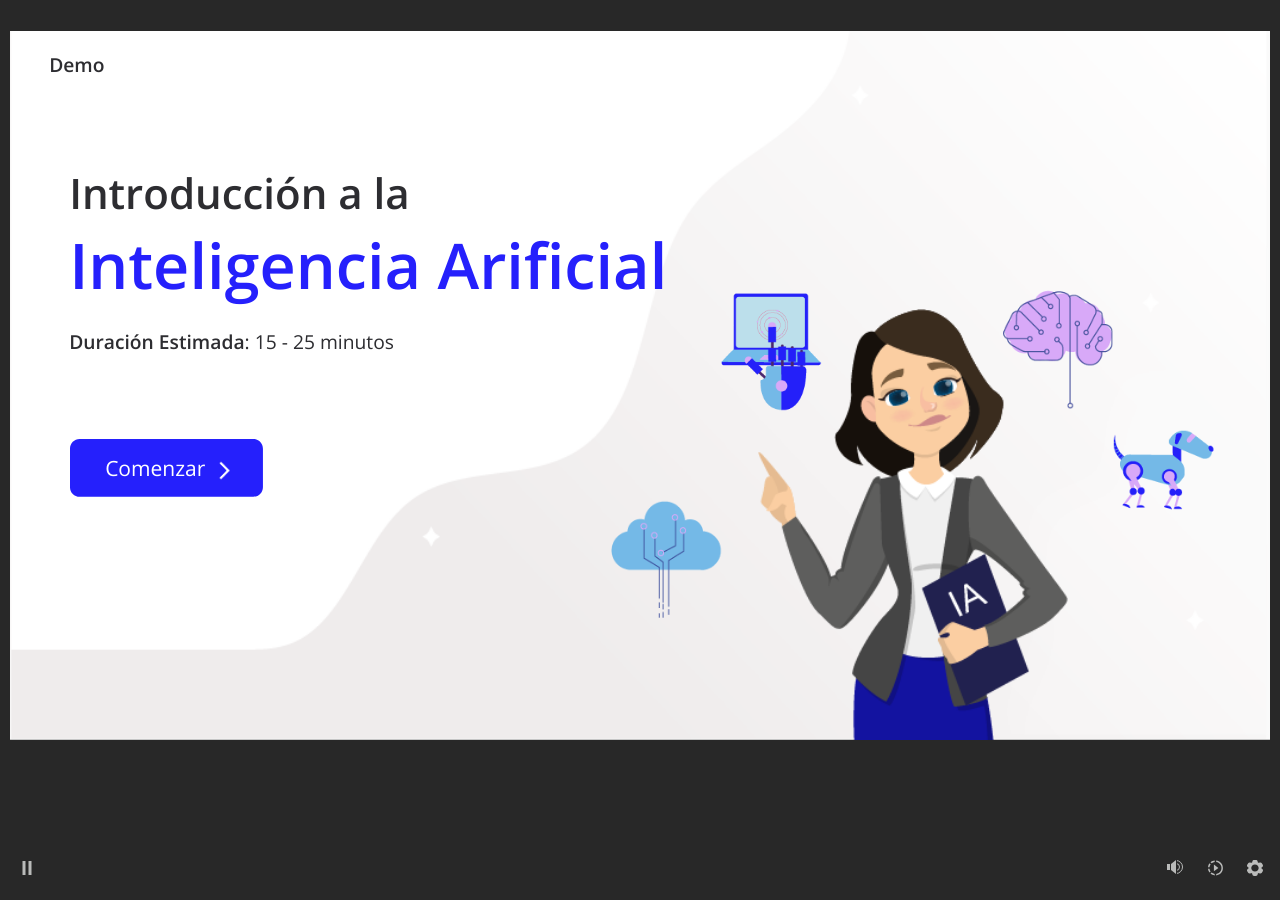
==== commit 4983c155: "new" ====
--- a/index.html
+++ b/index.html
@@ -4,7 +4,7 @@
   <meta charset="utf-8">
   <!-- Creado con Storyline 360 x64 - http://www.articulate.com  -->
   <!-- version: 3.105.35604.0 -->
-  <title>CURSO_IA_V7</title>
+  <title>CURSO_IA_Storyline_2025</title>
   <meta http-equiv="x-ua-compatible" content="IE=edge"/>
   <meta name="viewport" content="width=device-width,initial-scale=1,user-scalable=no,shrink-to-fit=no,minimal-ui"/>
   <meta name="apple-mobile-web-app-capable" content="yes"/>
@@ -37,7 +37,7 @@
       aid: 'auth0|59639fd7b87043458011cc50',
       cid: '9066ee2e-26bd-4bb0-97fb-0d1d25df8025',
       playerVersion: '3.105.35604.0',
-      publishTimestamp: '2025-10-28T12:20:43.4550947Z',
+      publishTimestamp: '2025-10-28T18:36:11.1547545Z',
       maxIosVideoElements: 10,
       connectionSettings: { message: 'Est%C3%A1s%20fuera%20de%20l%C3%ADnea.%20Tratando%20de%20reconectar...', useDarkTheme: false, mode: 'disabled' },
       hasFeature: function(feature) {
@@ -152,7 +152,7 @@
   </script>
 
   <div class="mobile-load-title-overlay" style="display: none">
-    <div class="mobile-load-title">CURSO_IA_V7</div>
+    <div class="mobile-load-title">CURSO_IA_Storyline_2025</div>
   </div>
 
   <div class="mobile-chrome-warning"></div>
--- a/html5/data/css/output.min.css
+++ b/html5/data/css/output.min.css
@@ -1,23 +1,23 @@
 @font-face {
-  font-family: 'Open SansBold CharsBold070853D6';
+  font-family: 'Open SansBold CharsBoldD976C15D';
   src: url('[data-uri]');
   font-style: normal;
   font-weight: normal;
 }
 @font-face {
-  font-family: 'Open Sans Charset1_ 6KY1E4EE569';
+  font-family: 'Open Sans Charset1_ 6bWF7E3E96E';
   src: url('[data-uri]');
   font-style: normal;
   font-weight: normal;
 }
 @font-face {
-  font-family: 'Open Sans SemiBold Bold1A46D607';
+  font-family: 'Open Sans SemiBold Bold5A87B94B';
   src: url('[data-uri]');
   font-style: normal;
   font-weight: normal;
 }
 @font-face {
-  font-family: 'Open Sans Light CharsetB087E191';
+  font-family: 'Open Sans Light CharsetB3BF5FBE';
   src: url('[data-uri]');
   font-style: normal;
   font-weight: normal;
